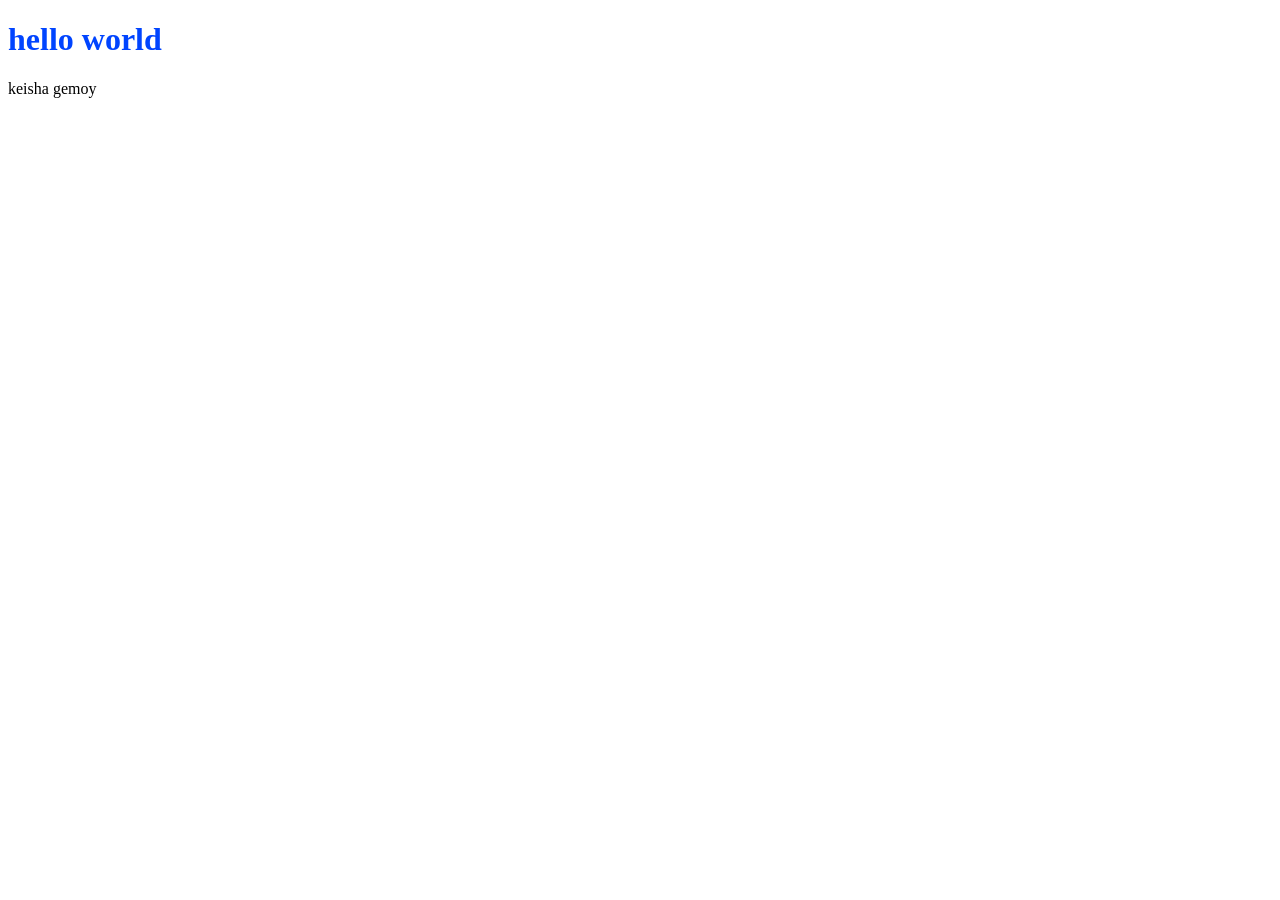
==== dayone/index.html @ 6e35ff10 "Third" ====
<!DOCTYPE html>
<html lang="en">
<head>
    <meta charset="UTF-8">
    <meta name="viewport" content="width=device-width, initial-scale=1.0">
    <title>Document</title>
    <link rel="stylesheet" href="style.css">
</head>
<body> 
    <h1>hello world</h1>
    <p>keisha gemoy</p>
</body>
</html>
---- dayone/style.css ----
h1 {
    color: rgb(0, 68, 255);
}
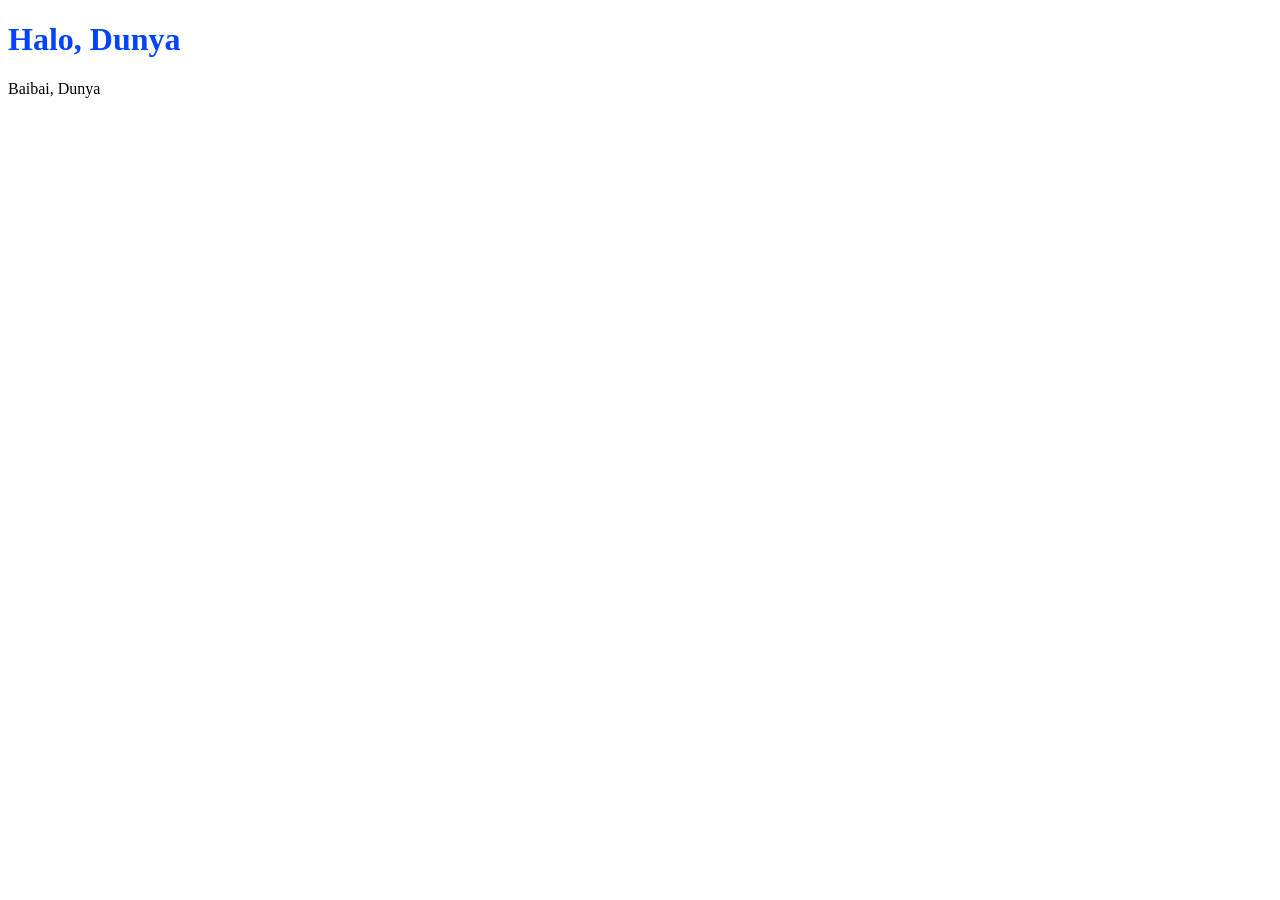
==== commit 14341d51: "Fourth" ====
--- a/dayone/index.html
+++ b/dayone/index.html
@@ -3,11 +3,11 @@
 <head>
     <meta charset="UTF-8">
     <meta name="viewport" content="width=device-width, initial-scale=1.0">
-    <title>Document</title>
+    <title>Aku Cinta Seni Lukis</title>
     <link rel="stylesheet" href="style.css">
 </head>
 <body> 
-    <h1>hello world</h1>
-    <p>keisha gemoy</p>
+    <h1>Halo, Dunya</h1>
+    <p>Baibai, Dunya</p>
 </body>
 </html>
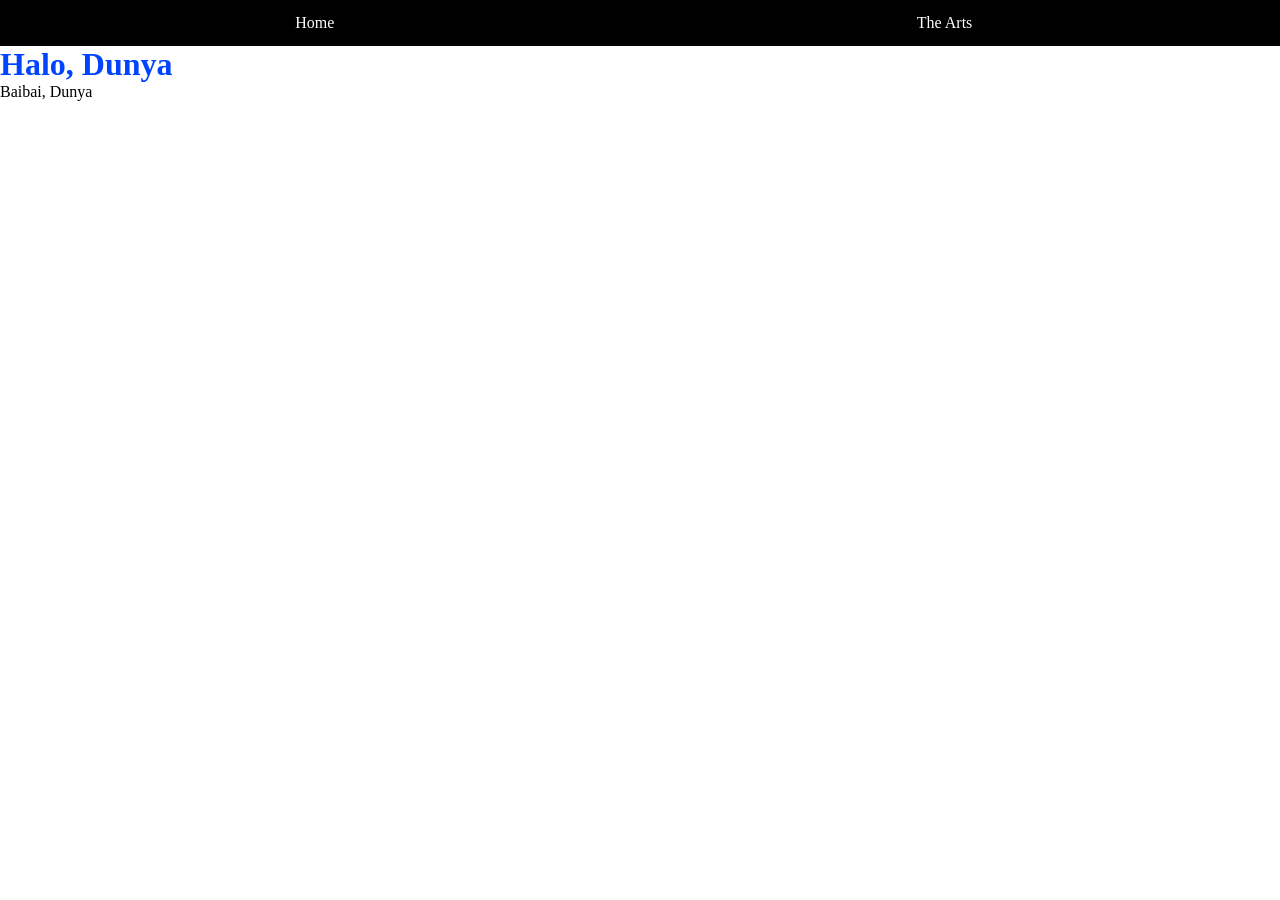
==== commit 7318220d: "Fifth" ====
--- a/dayone/index.html
+++ b/dayone/index.html
@@ -7,6 +7,12 @@
     <link rel="stylesheet" href="style.css">
 </head>
 <body> 
+    <nav class ="navbar">
+        <ul>
+            <li><a href="#home">Home</a></li>
+            <li><a href="#about">The Arts</a></li>/a></li>
+        </ul>
+    </nav>
     <h1>Halo, Dunya</h1>
     <p>Baibai, Dunya</p>
 </body>
--- a/dayone/style.css
+++ b/dayone/style.css
@@ -1,3 +1,42 @@
+/* test. */
 h1 {
-    color: rgb(0, 68, 255);
-}+    color:rgb(0, 68, 255);
+}
+
+/* padding margin */
+* { margin: 0; padding: 0; box-sizing: border-box; }
+
+.navbar {
+    background-color: #000000;
+    background-image: url('your-image-path.jpg'); /* Replace with your image path */
+    background-size: cover;
+    background-position: center;
+    overflow: hidden;
+}
+
+.navbar ul {
+    list-style-type: none;
+    display: flex;
+    width: 100%;
+    margin: 0;
+    padding: 0;
+}
+
+.navbar li {
+    flex: 1;
+    min-width: 0;
+}
+
+.navbar li a {
+    display: flex;
+    justify-content: center;
+    align-items: center;
+    width: 100%;
+    color: white;
+    padding: 14px 0;
+    text-decoration: none;
+}
+
+.navbar li a:hover {
+    background-color: rgba(68, 68, 68, 0.8);
+}
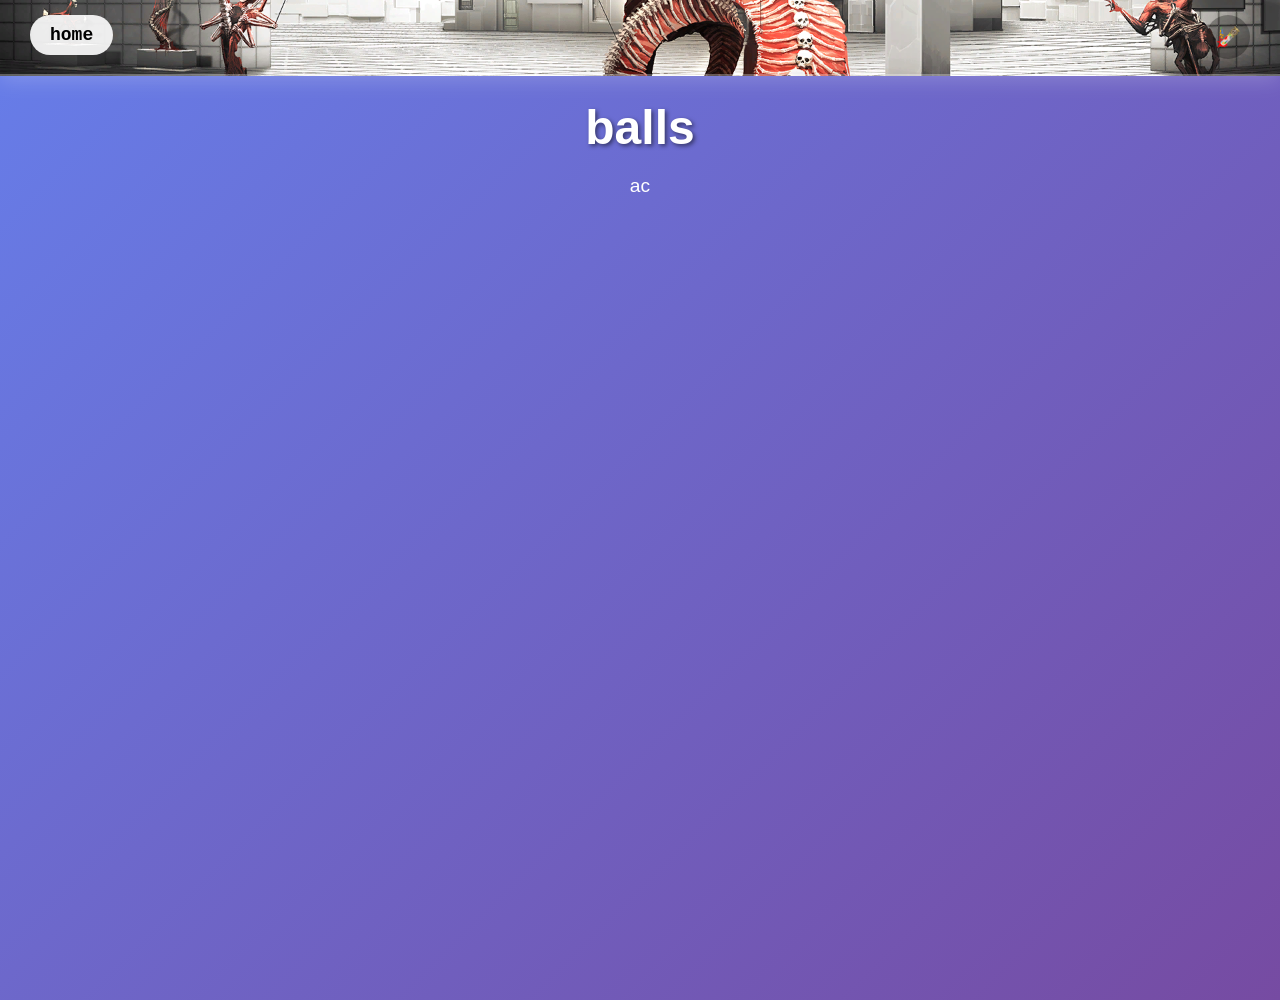
==== commit 182bb2a2: "sixth" ====
--- a/dayone/index.html
+++ b/dayone/index.html
@@ -7,13 +7,13 @@
     <link rel="stylesheet" href="style.css">
 </head>
 <body> 
-    <nav class ="navbar">
+    <nav class="navbar">
         <ul>
-            <li><a href="#home">Home</a></li>
-            <li><a href="#about">The Arts</a></li>/a></li>
+            <li><a href="index.html">home</a></li>
+            <li><a href="#about" class="icon-link" title="Custom PNG Icon"><img src="ringlogo.jpg" alt="ring icon"></a></li>
         </ul>
     </nav>
-    <h1>Halo, Dunya</h1>
-    <p>Baibai, Dunya</p>
+    <h1>balls</h1>
+    <p>ac</p>
 </body>
 </html>
--- a/dayone/style.css
+++ b/dayone/style.css
@@ -1,17 +1,41 @@
-/* test. */
-h1 {
-    color:rgb(0, 68, 255);
+/* Reset and base styles */
+* {
+    margin: 0;
+    padding: 0;
+    box-sizing: border-box;
 }
 
-/* padding margin */
-* { margin: 0; padding: 0; box-sizing: border-box; }
+body {
+    font-family: 'Arial', sans-serif;
+    background: linear-gradient(135deg, #667eea 0%, #764ba2 100%);
+    min-height: 100vh;
+}
 
+/* Stylized Navbar with Custom Background */
 .navbar {
-    background-color: #000000;
-    background-image: url('your-image-path.jpg'); /* Replace with your image path */
+    position: fixed;
+    top: 0;
+    width: 100%;
+    display: flex;
+    justify-content: space-between;
+    align-items: center;
+    padding: 15px 30px;
+    min-height: 70px;
+    background-image: url('navbarbg.jpg'); /* Custom image background */
     background-size: cover;
     background-position: center;
-    overflow: hidden;
+    background-repeat: no-repeat;
+    backdrop-filter: blur(15px); /* Enhanced blur effect */
+    -webkit-backdrop-filter: blur(20px);
+    border-bottom: 2px solid rgba(255, 255, 255, 0.3);
+    box-shadow: 0 4px 20px rgba(255, 255, 255, 0.2);
+    z-index: 1000;
+    transition: all 0.3s ease;
+}
+
+.navbar:hover {
+    filter: brightness(1.1);
+    box-shadow: 0 8px 30px rgba(255, 255, 255, 0.3);
 }
 
 .navbar ul {
@@ -20,23 +44,68 @@
     width: 100%;
     margin: 0;
     padding: 0;
+    justify-content: space-between;
 }
 
 .navbar li {
-    flex: 1;
-    min-width: 0;
+    /* margin: 0 20px; */ /* Removed to allow space-between to work */
 }
 
 .navbar li a {
-    display: flex;
-    justify-content: center;
-    align-items: center;
-    width: 100%;
-    color: white;
-    padding: 14px 0;
+    display: block;
+    color: #000000;
     text-decoration: none;
+    font-weight: bold;
+    font-family: 'Courier New', Courier, monospace;
+    font-size: 18px;
+    padding: 10px 20px;
+    border-radius: 25px;    background: rgba(255, 255, 255, 0.9); /* Slightly white background for visibility */    transition: all 0.3s ease;
+    position: relative;
+    overflow: hidden;
 }
 
-.navbar li a:hover {
-    background-color: rgba(68, 68, 68, 0.8);
+.navbar li a::before {
+    content: '';
+    position: absolute;
+    top: 0;
+    left: -100%;
+    width: 100%;
+    height: 100%;
+    background: linear-gradient(90deg, transparent, rgba(255, 255, 255, 0.2), transparent);
+    transition: left 0.5s;
 }
+
+.navbar li a:hover::before {
+    left: 100%;
+}
+
+.navbar li a.icon-link {
+    padding: 8px;
+    background: rgba(0, 0, 0, 0.3);
+    border-radius: 50%;
+    display: flex;
+    align-items: center;
+    justify-content: center;
+}
+
+.navbar li a.icon-link img {
+    width: 28px;
+    height: 28px;
+    object-fit: contain;
+}
+
+/* Content below navbar */
+h1 {
+    color: #fff;
+    text-align: center;
+    margin-top: 100px;
+    font-size: 3em;
+    text-shadow: 2px 2px 4px rgba(0, 0, 0, 0.5);
+}
+
+p {
+    color: #fff;
+    text-align: center;
+    font-size: 1.2em;
+    margin-top: 20px;
+}
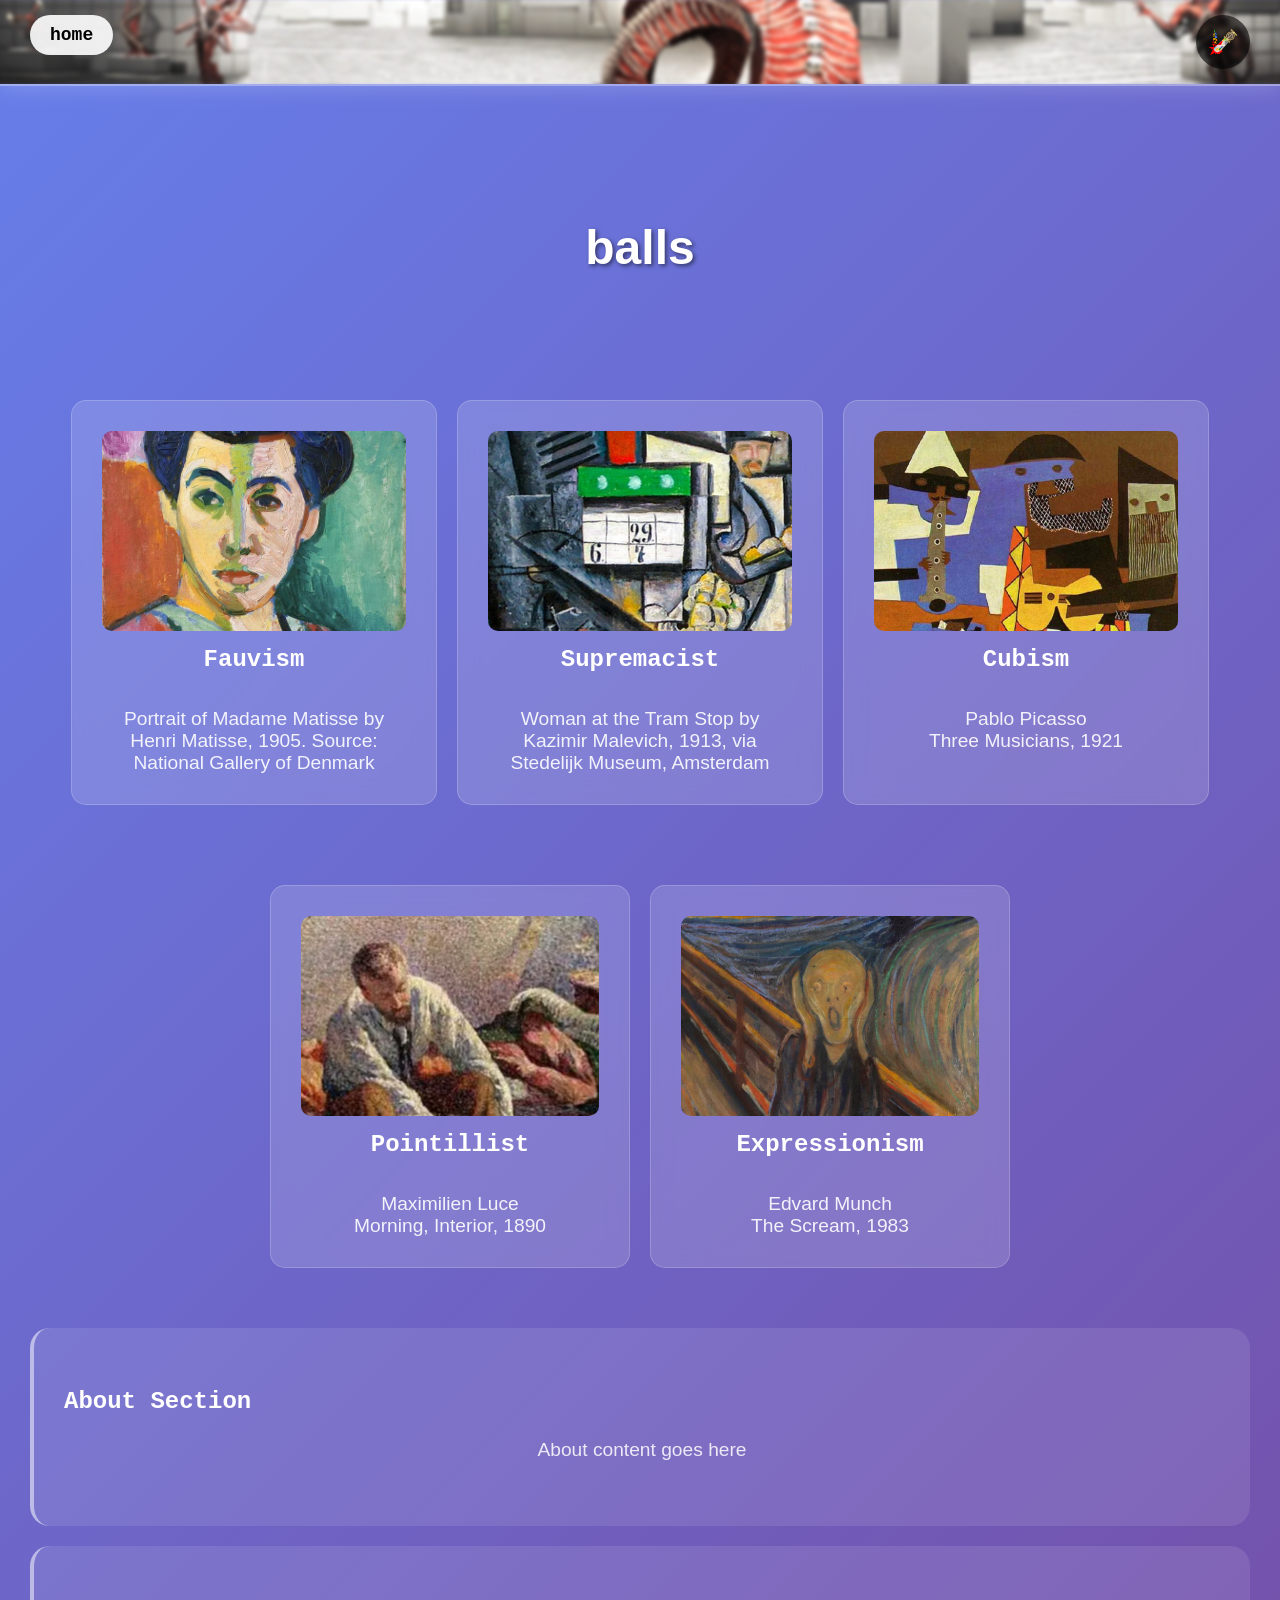
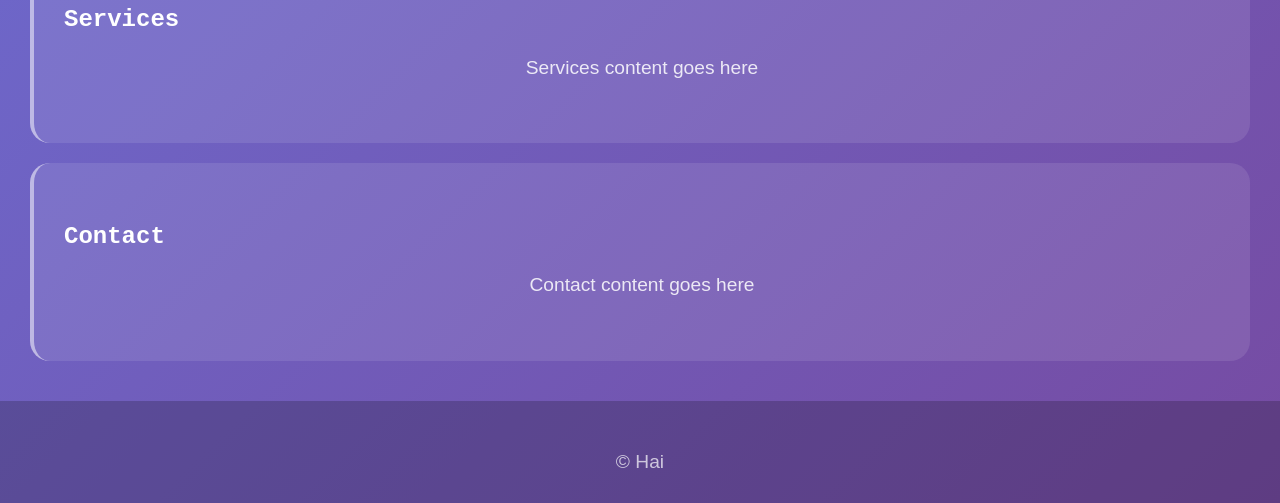
==== commit dedb6161: "Eighth" ====
--- a/dayone/index.html
+++ b/dayone/index.html
@@ -3,17 +3,94 @@
 <head>
     <meta charset="UTF-8">
     <meta name="viewport" content="width=device-width, initial-scale=1.0">
-    <title>Aku Cinta Seni Lukis</title>
+    <title>Suatu Galeri</title>
     <link rel="stylesheet" href="style.css">
 </head>
-<body> 
-    <nav class="navbar">
+<body>
+    <nav class="navbar" id="navbar">
         <ul>
             <li><a href="index.html">home</a></li>
             <li><a href="#about" class="icon-link" title="Custom PNG Icon"><img src="ringlogo.jpg" alt="ring icon"></a></li>
         </ul>
     </nav>
-    <h1>balls</h1>
-    <p>ac</p>
+
+    <header class="hero-section">
+        <h1>balls</h1>
+    </header>
+
+    <main class="content">
+        <section class="column-section top-row">
+            <div class="column">
+                <img src="image1.png" alt="Fauvism" class="column-image">
+                <h2>Fauvism</h2>
+                <p>Portrait of Madame Matisse by Henri Matisse, 1905. Source: National Gallery of Denmark</p>
+            </div>
+            <div class="column">
+                <img src="image2.png" alt="Supremacist" class="column-image">
+                <h2>Supremacist</h2>
+                <p>Woman at the Tram Stop by Kazimir Malevich, 1913, via Stedelijk Museum, Amsterdam</p>
+            </div>
+            <div class="column">
+                <img src="image3.jpg" alt="Cubism" class="column-image">
+                <h2>Cubism</h2>
+                <p>Pablo Picasso <br>
+                    Three Musicians, 1921</p>
+            </div>
+        </section>
+
+        <section class="column-section bottom-row">
+            <div class="column">
+                <img src="image4.jpg" alt="Pointillist" class="column-image">
+                <h2>Pointillist</h2>
+                <p>Maximilien Luce <br>
+                    Morning, Interior, 1890</p>
+            </div>
+            <div class="column">
+                <img src="image5.jpg" alt="Expressionism" class="column-image">
+                <h2>Expressionism</h2>
+                <p>Edvard Munch <br>
+                    The Scream, 1983 </p>
+            </div>
+        </section>
+
+        <section class="segment" id="about">
+            <h2>About Section</h2>
+            <p>About content goes here</p>
+        </section>
+
+        <section class="segment">
+            <h2>Services</h2>
+            <p>Services content goes here</p>
+        </section>
+
+        <section class="segment">
+            <h2>Contact</h2>
+            <p>Contact content goes here</p>
+        </section>
+    </main>
+
+    <footer class="footer">
+        <p>&copy; Hai</p>
+    </footer>
+
+    <script>
+        // Navbar slide up on scroll
+        const navbar = document.getElementById('navbar');
+        let lastScroll = 0;
+        
+        window.addEventListener('scroll', () => {
+            const currentScroll = window.scrollY;
+            
+            if (currentScroll > lastScroll && currentScroll > 100) {
+                // Scrolling down - hide navbar
+                navbar.style.transform = 'translateY(-100%)';
+            } else {
+                // Scrolling up - show navbar
+                navbar.style.transform = 'translateY(0)';
+            }
+            
+            lastScroll = currentScroll;
+        });
+    </script>
 </body>
 </html>
--- a/dayone/style.css
+++ b/dayone/style.css
@@ -21,21 +21,138 @@
     align-items: center;
     padding: 15px 30px;
     min-height: 70px;
-    background-image: url('navbarbg.jpg'); /* Custom image background */
+    background: rgba(255, 255, 255, 0.12);
+    backdrop-filter: blur(15px); /* Enhanced blur effect */
+    -webkit-backdrop-filter: blur(20px);
+    border-bottom: 2px solid rgba(255, 255, 255, 0.3);
+    box-shadow: 0 2px 20px rgba(255, 255, 255, 0.2);
+    z-index: 1000;
+    transition: all 0.3s ease;
+    overflow: hidden;
+}
+
+.navbar::before {
+    content: '';
+    position: absolute;
+    inset: 0;
+    background-image: url('navbarbg.jpg');
     background-size: cover;
     background-position: center;
     background-repeat: no-repeat;
-    backdrop-filter: blur(15px); /* Enhanced blur effect */
-    -webkit-backdrop-filter: blur(20px);
-    border-bottom: 2px solid rgba(255, 255, 255, 0.3);
-    box-shadow: 0 4px 20px rgba(255, 255, 255, 0.2);
-    z-index: 1000;
-    transition: all 0.3s ease;
-}
-
-.navbar:hover {
-    filter: brightness(1.1);
-    box-shadow: 0 8px 30px rgba(255, 255, 255, 0.3);
+    filter: blur(2px);
+    transform: scale(1.06);
+    z-index: -1;    transition: filter 0.3s ease;
+}
+
+.navbar:hover::before {
+    filter: blur(0);}
+
+/* Navbar scroll fade */
+#navbar {
+    opacity: 1;
+    transition: transform 0.3s ease, opacity 0.3s ease;
+    transform: translateY(0);
+}
+
+/* Hero Section */
+.hero-section {
+    padding: 120px 30px 60px;
+    text-align: center;
+    min-height: 40vh;
+}
+
+/* Column Layout */
+.column-section {
+    display: flex;
+    gap: 20px;
+    padding: 40px 30px;
+    flex-wrap: wrap;
+    align-items: stretch;
+    justify-content: center;
+}
+
+.column-section .column {
+    flex: 1;
+    min-width: 250px;
+    padding: 30px;
+    background: rgba(255, 255, 255, 0.15);
+    border-radius: 15px;
+    backdrop-filter: blur(10px);
+    border: 1px solid rgba(255, 255, 255, 0.2);
+    display: flex;
+    flex-direction: column;
+}
+
+/* Top row - 3 columns */
+.top-row {
+    max-width: 1200px;
+    margin: 0 auto;
+}
+
+.top-row .column {
+    max-width: calc(33.333% - 14px);
+}
+
+/* Bottom row - 2 columns centered */
+.bottom-row {
+    max-width: 800px;
+    margin: 0 auto;
+}
+
+.bottom-row .column {
+    max-width: calc(50% - 10px);
+}
+
+.column-section .column h2 {
+    color: #fff;
+    margin-bottom: 15px;
+    font-family: 'Courier New', Courier, monospace;
+    text-align: center;
+}
+
+.column-section .column p {
+    color: rgba(255, 255, 255, 0.9);
+}
+
+/* Column Image */
+.column-image {
+    width: 100%;
+    height: 200px;
+    object-fit: cover;
+    border-radius: 10px;
+    margin-bottom: 15px;
+}
+
+/* Segments */
+.segment {
+    padding: 60px 30px;
+    margin: 20px 30px;
+    background: rgba(255, 255, 255, 0.1);
+    border-radius: 20px;
+    border-left: 4px solid rgba(255, 255, 255, 0.5);
+}
+
+.segment h2 {
+    color: #fff;
+    font-family: 'Courier New', Courier, monospace;
+    margin-bottom: 15px;
+}
+
+.segment p {
+    color: rgba(255, 255, 255, 0.85);
+    line-height: 1.6;
+}
+
+/* Footer */
+.footer {
+    padding: 30px;
+    text-align: center;
+    background: rgba(0, 0, 0, 0.2);
+    margin-top: 40px;
+}
+
+.footer p {
+    color: rgba(255, 255, 255, 0.7);
 }
 
 .navbar ul {
@@ -80,18 +197,22 @@
 }
 
 .navbar li a.icon-link {
-    padding: 8px;
-    background: rgba(0, 0, 0, 0.3);
+    padding: 10px;
+    background: rgba(0, 0, 0, 0.6);
     border-radius: 50%;
     display: flex;
     align-items: center;
     justify-content: center;
+    text-decoration: none;
 }
 
 .navbar li a.icon-link img {
-    width: 28px;
-    height: 28px;
+    width: 34px;
+    height: 34px;
     object-fit: contain;
+    filter: none;
+    display: block;
+    border: none;
 }
 
 /* Content below navbar */
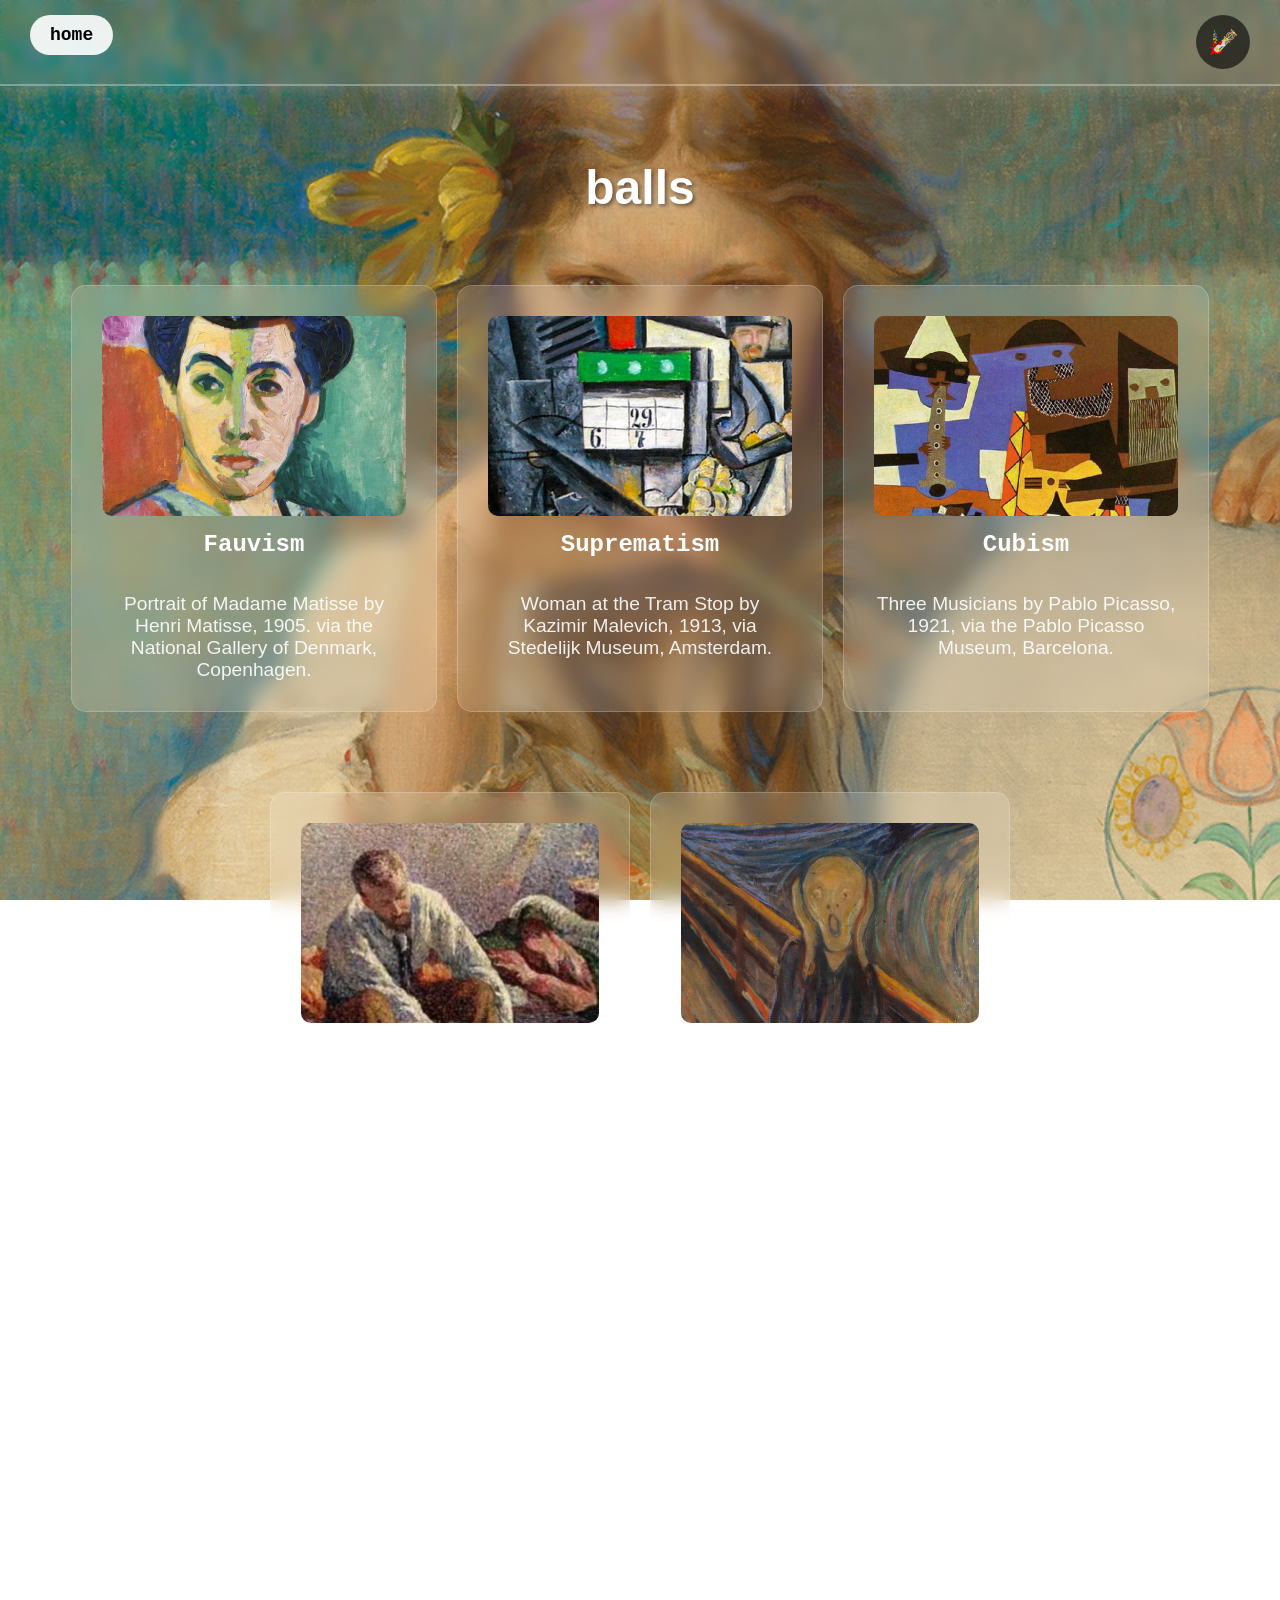
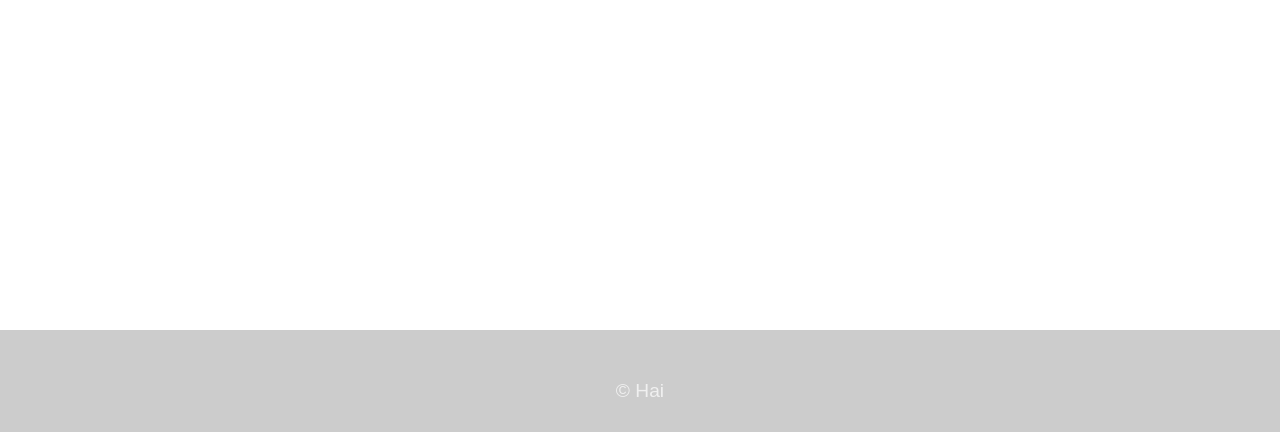
==== commit 8b6356d7: "Ninth" ====
--- a/dayone/index.html
+++ b/dayone/index.html
@@ -21,35 +21,34 @@
     <main class="content">
         <section class="column-section top-row">
             <div class="column">
-                <img src="image1.png" alt="Fauvism" class="column-image">
+                <img src="image1.png" alt="Fauvism" class="column-image" onclick="openLightbox('image1.png', 'Fauvism', 'Portrait of Madame Matisse by Henri Matisse, 1905. via the National Gallery of Denmark, Copenhagen. Fauvism was a revolutionary, short-lived, early 20th-century art movement (roughly 1905–1908) that flourished in France, characterized by an intense, non-naturalistic use of color and spontaneous brushwork to express emotion.')">
                 <h2>Fauvism</h2>
-                <p>Portrait of Madame Matisse by Henri Matisse, 1905. Source: National Gallery of Denmark</p>
+                <p>Portrait of Madame Matisse by Henri Matisse, 1905. via the National Gallery of Denmark, Copenhagen.</p>
             </div>
             <div class="column">
-                <img src="image2.png" alt="Supremacist" class="column-image">
-                <h2>Supremacist</h2>
-                <p>Woman at the Tram Stop by Kazimir Malevich, 1913, via Stedelijk Museum, Amsterdam</p>
+                <img src="image2.png" alt="Suprematism" class="column-image" onclick="openLightbox('image2.png', 'Suprematism', 'Woman at the Tram Stop by Kazimir Malevich, 1913, via Stedelijk Museum, Amsterdam. Suprematism is an early 20th-century Russian avant-garde art movement, founded by Kazimir Malevich around 1913, focusing on pure geometric abstraction and the supremacy of pure feeling. ')">
+                <h2>Suprematism</h2>
+                <p>Woman at the Tram Stop by Kazimir Malevich, 1913, via Stedelijk Museum, Amsterdam. </p>
             </div>
             <div class="column">
-                <img src="image3.jpg" alt="Cubism" class="column-image">
+                <img src="image3.jpg" alt="Cubism" class="column-image" onclick="openLightbox('image3.jpg', 'Cubism', 'Three Musicians by Pablo Picasso, 1921, via the Pablo Picasso Museum, Barcelona. Cubism was a revolutionary art movement that fragmented objects into geometric shapes, showing multiple perspectives simultaneously.')">
                 <h2>Cubism</h2>
-                <p>Pablo Picasso <br>
-                    Three Musicians, 1921</p>
+                <p>Three Musicians by Pablo Picasso, 1921, via the Pablo Picasso Museum, Barcelona.</p>
             </div>
         </section>
 
         <section class="column-section bottom-row">
             <div class="column">
-                <img src="image4.jpg" alt="Pointillist" class="column-image">
+                <img src="image4.jpg" alt="Pointillist" class="column-image" onclick="openLightbox('image4.jpg', 'Pointillism', 'Morning, Interior, by Maximilien Luce, 1890, via the Metropolitan Museum of Art, New York City. Pointillism uses small dots of pure color to create images when viewed from a distance, pioneered by Georges Seurat.')">
                 <h2>Pointillist</h2>
-                <p>Maximilien Luce <br>
-                    Morning, Interior, 1890</p>
+                <p>
+                    Morning, Interior, by Maximilien Luce, 1890, via the Metropolitan Museum of Art, New York City.</p>
             </div>
             <div class="column">
-                <img src="image5.jpg" alt="Expressionism" class="column-image">
+                <img src="image5.jpg" alt="Expressionism" class="column-image" onclick="openLightbox('image5.jpg', 'Expressionism', 'The Scream by Edvard Munch, 1983, via the Munch Museum, Oslo. Expressionism emphasizes emotional experience over physical reality, expressing inner feelings through distorted forms and bold colors.')">
                 <h2>Expressionism</h2>
-                <p>Edvard Munch <br>
-                    The Scream, 1983 </p>
+                <p>
+                    The Scream by Edvard Munch, 1983, via the Munch Museum, Oslo.</p>
             </div>
         </section>
 
@@ -91,6 +90,31 @@
             
             lastScroll = currentScroll;
         });
+
+        // Lightbox functions
+        function openLightbox(src, title, description) {
+            const lightbox = document.getElementById('lightbox');
+            const lightboxImg = document.getElementById('lightbox-img');
+            const lightboxTitle = document.getElementById('lightbox-title');
+            const lightboxDesc = document.getElementById('lightbox-desc');
+            lightboxImg.src = src;
+            lightboxTitle.textContent = title;
+            lightboxDesc.textContent = description;
+            lightbox.classList.add('active');
+        }
+
+        function closeLightbox() {
+            document.getElementById('lightbox').classList.remove('active');
+        }
     </script>
+
+    <!-- Lightbox -->
+    <div id="lightbox" onclick="closeLightbox()">
+        <div class="lightbox-content" onclick="event.stopPropagation()">
+            <img id="lightbox-img" src="" alt="Full size image">
+            <h3 id="lightbox-title"></h3>
+            <p id="lightbox-desc"></p>
+        </div>
+    </div>
 </body>
 </html>
--- a/dayone/style.css
+++ b/dayone/style.css
@@ -7,8 +7,10 @@
 
 body {
     font-family: 'Arial', sans-serif;
-    background: linear-gradient(135deg, #667eea 0%, #764ba2 100%);
+    background: url('background.jpg') no-repeat center center fixed;
+    background-size: cover;
     min-height: 100vh;
+    position: relative;
 }
 
 /* Stylized Navbar with Custom Background */
@@ -22,8 +24,8 @@
     padding: 15px 30px;
     min-height: 70px;
     background: rgba(255, 255, 255, 0.12);
-    backdrop-filter: blur(15px); /* Enhanced blur effect */
-    -webkit-backdrop-filter: blur(20px);
+    backdrop-filter: blur(5px); /* Reduced blur effect */
+    -webkit-backdrop-filter: blur(15px);
     border-bottom: 2px solid rgba(255, 255, 255, 0.3);
     box-shadow: 0 2px 20px rgba(255, 255, 255, 0.2);
     z-index: 1000;
@@ -39,7 +41,7 @@
     background-size: cover;
     background-position: center;
     background-repeat: no-repeat;
-    filter: blur(2px);
+    filter: blur(1px);
     transform: scale(1.06);
     z-index: -1;    transition: filter 0.3s ease;
 }
@@ -56,9 +58,9 @@
 
 /* Hero Section */
 .hero-section {
-    padding: 120px 30px 60px;
-    text-align: center;
-    min-height: 40vh;
+    padding: 60px 30px 30px;
+    text-align: center;
+    min-height: 20vh;
 }
 
 /* Column Layout */
@@ -229,4 +231,91 @@
     text-align: center;
     font-size: 1.2em;
     margin-top: 20px;
+}
+
+/* Lightbox */
+#lightbox {
+    position: fixed;
+    top: 0;
+    left: 0;
+    width: 100%;
+    height: 100%;
+    background: rgba(0, 0, 0, 0);
+    z-index: 2000;
+    display: none;
+}
+
+#lightbox.active {
+    display: flex;
+    justify-content: center;
+    align-items: center;
+    cursor: pointer;
+    animation: fadeIn 0.4s ease forwards;
+}
+
+@keyframes fadeIn {
+    from {
+        background: rgba(0, 0, 0, 0);
+    }
+    to {
+        background: rgba(0, 0, 0, 0.9);
+    }
+}
+
+.lightbox-content {
+    text-align: center;
+    max-width: 600px;
+    padding: 20px;
+    animation: scaleIn 0.4s ease forwards;
+}
+
+@keyframes scaleIn {
+    from {
+        transform: scale(0.8);
+        opacity: 0;
+    }
+    to {
+        transform: scale(1);
+        opacity: 1;
+    }
+}
+
+#lightbox img {
+    max-width: 90%;
+    max-height: 60vh;
+    object-fit: contain;
+    border-radius: 10px;
+    box-shadow: 0 0 30px rgba(255, 255, 255, 0.2);
+}
+
+#lightbox-title {
+    color: #fff;
+    font-family: 'Courier New', Courier, monospace;
+    font-size: 1.8em;
+    margin-top: 20px;
+    text-shadow: 2px 2px 4px rgba(0, 0, 0, 0.5);
+}
+
+#lightbox-desc {
+    color: rgba(255, 255, 255, 0.9);
+    font-size: 1em;
+    line-height: 1.6;
+    margin-top: 15px;
+    padding: 0 20px;
+}
+
+/* Clickable column image */
+.column-image {
+    width: 100%;
+    height: 200px;
+    object-fit: cover;
+    border-radius: 10px;
+    margin-bottom: 15px;
+    cursor: pointer;
+    transition: transform 0.3s ease, box-shadow 0.3s ease;
+}
+
+.column-image:hover {
+    transform: scale(1.02);
+    box-shadow: 0 8px 25px rgba(255, 255, 255, 0.3);
 }
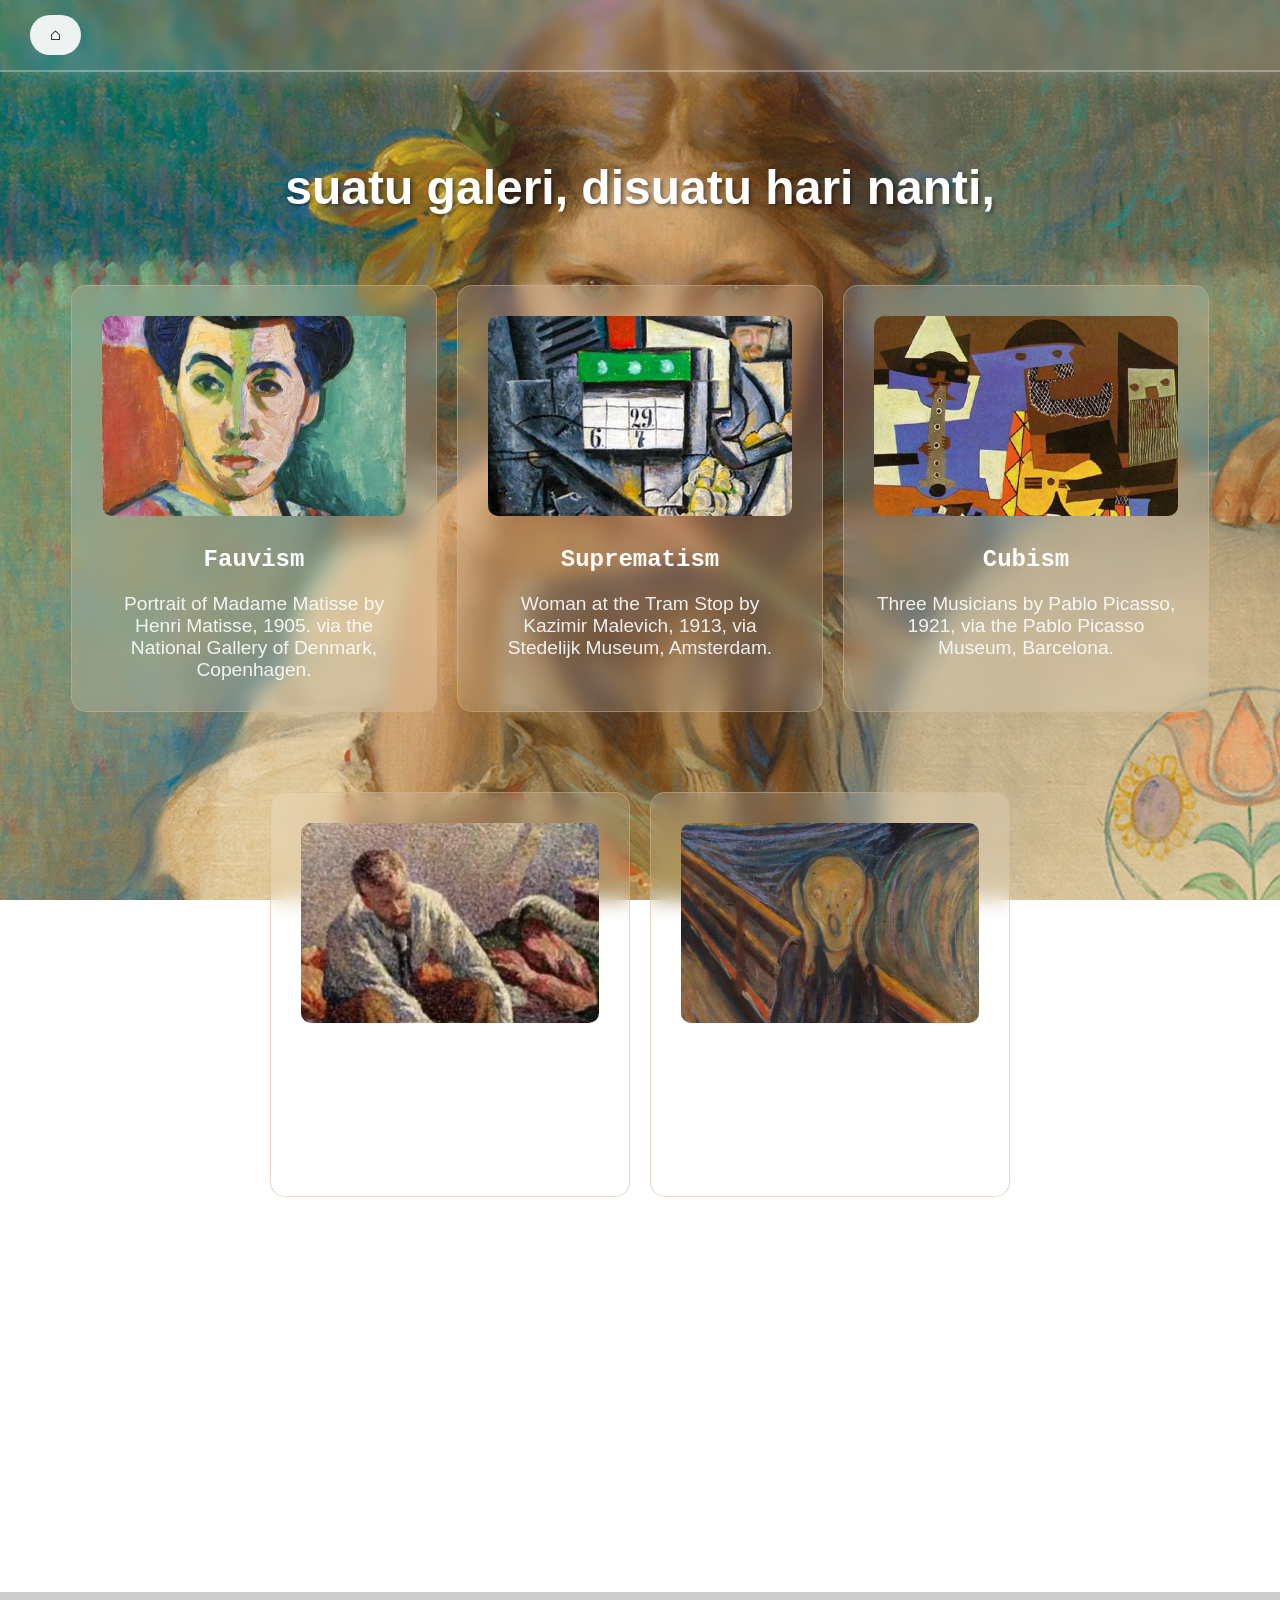
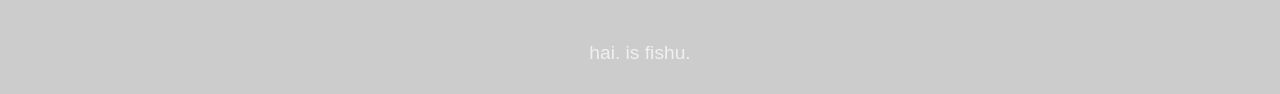
==== commit f27deb17: "eleventh" ====
--- a/dayone/index.html
+++ b/dayone/index.html
@@ -9,13 +9,12 @@
 <body>
     <nav class="navbar" id="navbar">
         <ul>
-            <li><a href="index.html">home</a></li>
-            <li><a href="#about" class="icon-link" title="Custom PNG Icon"><img src="ringlogo.jpg" alt="ring icon"></a></li>
+            <li><a href="index.html">⌂</a></li>
         </ul>
     </nav>
 
     <header class="hero-section">
-        <h1>balls</h1>
+        <h1>suatu galeri, disuatu hari nanti,</h1>
     </header>
 
     <main class="content">
@@ -53,23 +52,18 @@
         </section>
 
         <section class="segment" id="about">
-            <h2>About Section</h2>
-            <p>About content goes here</p>
+            <h2>About</h2>
+            <p>hai. aku fish, ketua dari kelompok 4. ini adalah percobaan pembuatan website bertemakan seni lukis simpel. </p>
         </section>
 
         <section class="segment">
-            <h2>Services</h2>
-            <p>Services content goes here</p>
-        </section>
-
-        <section class="segment">
-            <h2>Contact</h2>
-            <p>Contact content goes here</p>
+            <h2>Anggota Kelompok</h2>
+            <p>anggota kami berisikan; hafizh, regan, nia, keisha, devita, dan adiasto.</p>
         </section>
     </main>
 
     <footer class="footer">
-        <p>&copy; Hai</p>
+        <p>hai. is fishu.</p>
     </footer>
 
     <script>
--- a/dayone/style.css
+++ b/dayone/style.css
@@ -12,6 +12,20 @@
     min-height: 100vh;
     position: relative;
 }
+
+h1 {
+    font-size: 3em;
+    font-weight: bold;
+
+    background: inherit;
+    -webkit-background-clip: text;
+    color: rgb(255, 255, 255);
+
+    filter: blur(0.7px);
+    text-shadow: 0 0 10px rgba(255,255,255,0.6);
+}
+
+
 
 /* Stylized Navbar with Custom Background */
 .navbar {
@@ -80,7 +94,7 @@
     background: rgba(255, 255, 255, 0.15);
     border-radius: 15px;
     backdrop-filter: blur(10px);
-    border: 1px solid rgba(255, 255, 255, 0.2);
+    border: 1px solid rgba(210, 180, 140, 0.5);
     display: flex;
     flex-direction: column;
 }
@@ -107,7 +121,7 @@
 
 .column-section .column h2 {
     color: #fff;
-    margin-bottom: 15px;
+    margin-bottom: px;
     font-family: 'Courier New', Courier, monospace;
     text-align: center;
 }
@@ -122,12 +136,12 @@
     height: 200px;
     object-fit: cover;
     border-radius: 10px;
-    margin-bottom: 15px;
+    margin-bottom: 30px;
 }
 
 /* Segments */
 .segment {
-    padding: 60px 30px;
+    padding: 30px 30px;
     margin: 20px 30px;
     background: rgba(255, 255, 255, 0.1);
     border-radius: 20px;
@@ -164,10 +178,6 @@
     margin: 0;
     padding: 0;
     justify-content: space-between;
-}
-
-.navbar li {
-    /* margin: 0 20px; */ /* Removed to allow space-between to work */
 }
 
 .navbar li a {
@@ -219,7 +229,6 @@
 
 /* Content below navbar */
 h1 {
-    color: #fff;
     text-align: center;
     margin-top: 100px;
     font-size: 3em;
@@ -243,6 +252,8 @@
     background: rgba(0, 0, 0, 0);
     z-index: 2000;
     display: none;
+    opacity: 0;
+    transition: opacity 0.3s ease;
 }
 
 #lightbox.active {
@@ -250,7 +261,12 @@
     justify-content: center;
     align-items: center;
     cursor: pointer;
+    opacity: 1;
     animation: fadeIn 0.4s ease forwards;
+}
+
+#lightbox.closing {
+    opacity: 0;
 }
 
 @keyframes fadeIn {
@@ -310,7 +326,7 @@
     height: 200px;
     object-fit: cover;
     border-radius: 10px;
-    margin-bottom: 15px;
+    margin-bottom: 30px;
     cursor: pointer;
     transition: transform 0.3s ease, box-shadow 0.3s ease;
 }
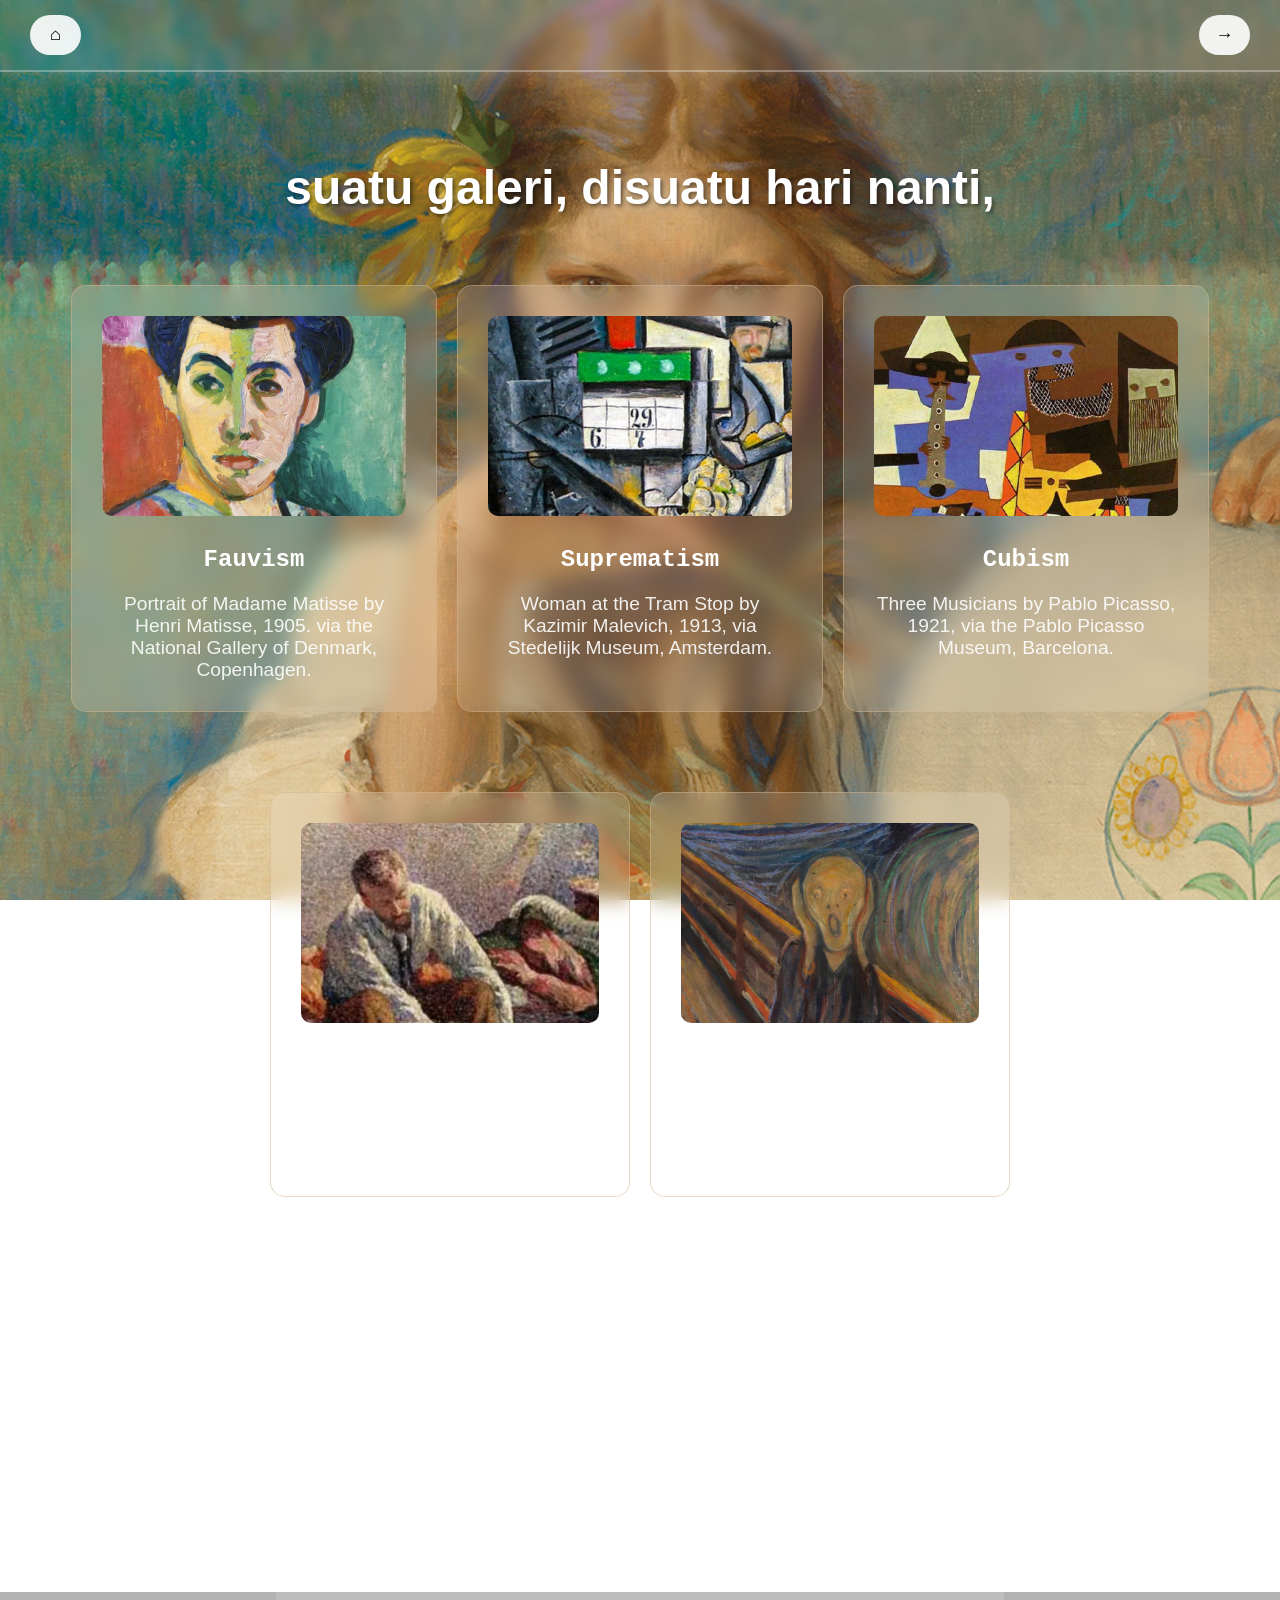
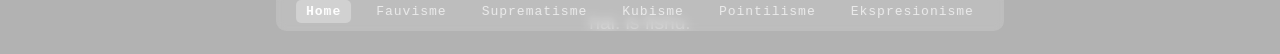
==== commit 527aa8af: "Fourteenth Ngerapihin folder woi! Itu semuanya udah ada placeholder! Klean tinggal main LEGOgit add " ====
--- a/dayone/index.html
+++ b/dayone/index.html
@@ -7,9 +7,11 @@
     <link rel="stylesheet" href="style.css">
 </head>
 <body>
+    <div class="transition-overlay" id="transitionOverlay"></div>
     <nav class="navbar" id="navbar">
         <ul>
-            <li><a href="index.html">⌂</a></li>
+            <li><a href="index.html" class="custom-tooltip" data-tooltip="Home..">⌂</a></li>
+            <li class="nav-right"><a href="page2.html" class="page-transition custom-tooltip" data-tooltip="Fauvism over.">→</a></li>
         </ul>
     </nav>
 
@@ -20,17 +22,17 @@
     <main class="content">
         <section class="column-section top-row">
             <div class="column">
-                <img src="image1.png" alt="Fauvism" class="column-image" onclick="openLightbox('image1.png', 'Fauvism', 'Portrait of Madame Matisse by Henri Matisse, 1905. via the National Gallery of Denmark, Copenhagen. Fauvism was a revolutionary, short-lived, early 20th-century art movement (roughly 1905–1908) that flourished in France, characterized by an intense, non-naturalistic use of color and spontaneous brushwork to express emotion.')">
+                <img src="images/index/image1.png" alt="Fauvism" class="column-image custom-tooltip" data-tooltip="Click to learn about Fauvism." onclick="openLightbox('images/index/image1.png', 'Fauvism', 'Portrait of Madame Matisse by Henri Matisse, 1905. via the National Gallery of Denmark, Copenhagen. Fauvism was a revolutionary, short-lived, early 20th-century art movement (roughly 1905–1908) that flourished in France, characterized by an intense, non-naturalistic use of color and spontaneous brushwork to express emotion.')">
                 <h2>Fauvism</h2>
                 <p>Portrait of Madame Matisse by Henri Matisse, 1905. via the National Gallery of Denmark, Copenhagen.</p>
             </div>
             <div class="column">
-                <img src="image2.png" alt="Suprematism" class="column-image" onclick="openLightbox('image2.png', 'Suprematism', 'Woman at the Tram Stop by Kazimir Malevich, 1913, via Stedelijk Museum, Amsterdam. Suprematism is an early 20th-century Russian avant-garde art movement, founded by Kazimir Malevich around 1913, focusing on pure geometric abstraction and the supremacy of pure feeling. ')">
+                <img src="images/index/image2.png" alt="Suprematism" class="column-image custom-tooltip" data-tooltip="Click to learn about Suprematism." onclick="openLightbox('images/index/image2.png', 'Suprematism', 'Woman at the Tram Stop by Kazimir Malevich, 1913, via Stedelijk Museum, Amsterdam. Suprematism is an early 20th-century Russian avant-garde art movement, founded by Kazimir Malevich around 1913, focusing on pure geometric abstraction and the supremacy of pure feeling. ')">
                 <h2>Suprematism</h2>
                 <p>Woman at the Tram Stop by Kazimir Malevich, 1913, via Stedelijk Museum, Amsterdam. </p>
             </div>
             <div class="column">
-                <img src="image3.jpg" alt="Cubism" class="column-image" onclick="openLightbox('image3.jpg', 'Cubism', 'Three Musicians by Pablo Picasso, 1921, via the Pablo Picasso Museum, Barcelona. Cubism was a revolutionary art movement that fragmented objects into geometric shapes, showing multiple perspectives simultaneously.')">
+                <img src="images/index/image3.jpg" alt="Cubism" class="column-image custom-tooltip" data-tooltip="Click to learn about Cubism." onclick="openLightbox('images/index/image3.jpg', 'Cubism', 'Three Musicians by Pablo Picasso, 1921, via the Pablo Picasso Museum, Barcelona. Cubism was a revolutionary art movement that fragmented objects into geometric shapes, showing multiple perspectives simultaneously.')">
                 <h2>Cubism</h2>
                 <p>Three Musicians by Pablo Picasso, 1921, via the Pablo Picasso Museum, Barcelona.</p>
             </div>
@@ -38,13 +40,13 @@
 
         <section class="column-section bottom-row">
             <div class="column">
-                <img src="image4.jpg" alt="Pointillist" class="column-image" onclick="openLightbox('image4.jpg', 'Pointillism', 'Morning, Interior, by Maximilien Luce, 1890, via the Metropolitan Museum of Art, New York City. Pointillism uses small dots of pure color to create images when viewed from a distance, pioneered by Georges Seurat.')">
+                <img src="images/index/image4.jpg" alt="Pointillist" class="column-image custom-tooltip" data-tooltip="Click to learn about Pointillism." onclick="openLightbox('images/index/image4.jpg', 'Pointillism', 'Morning, Interior, by Maximilien Luce, 1890, via the Metropolitan Museum of Art, New York City. Pointillism uses small dots of pure color to create images when viewed from a distance, pioneered by Georges Seurat.')">
                 <h2>Pointillist</h2>
                 <p>
                     Morning, Interior, by Maximilien Luce, 1890, via the Metropolitan Museum of Art, New York City.</p>
             </div>
             <div class="column">
-                <img src="image5.jpg" alt="Expressionism" class="column-image" onclick="openLightbox('image5.jpg', 'Expressionism', 'The Scream by Edvard Munch, 1983, via the Munch Museum, Oslo. Expressionism emphasizes emotional experience over physical reality, expressing inner feelings through distorted forms and bold colors.')">
+                <img src="images/index/image5.jpg" alt="Expressionism" class="column-image custom-tooltip" data-tooltip="Click to learn about Expressionism." onclick="openLightbox('images/image5.jpg', 'Expressionism', 'The Scream by Edvard Munch, 1983, via the Munch Museum, Oslo. Expressionism emphasizes emotional experience over physical reality, expressing inner feelings through distorted forms and bold colors.')">
                 <h2>Expressionism</h2>
                 <p>
                     The Scream by Edvard Munch, 1983, via the Munch Museum, Oslo.</p>
@@ -63,6 +65,14 @@
     </main>
 
     <footer class="footer">
+        <div class="footer-page-indicator">
+            <a href="index.html" class="current">Home</a>
+            <a href="page2.html">Fauvisme</a>
+            <a href="page3.html">Suprematisme</a>
+            <a href="page4.html">Kubisme</a>
+            <a href="page5.html">Pointilisme</a>
+            <a href="page6.html">Ekspresionisme</a>
+        </div>
         <p>hai. is fishu.</p>
     </footer>
 
@@ -85,6 +95,25 @@
             lastScroll = currentScroll;
         });
 
+        // Page transition with blur effect
+        const transitionOverlay = document.getElementById('transitionOverlay');
+        const pageTransitionLinks = document.querySelectorAll('.page-transition');
+
+        pageTransitionLinks.forEach(link => {
+            link.addEventListener('click', (e) => {
+                e.preventDefault();
+                const targetUrl = link.getAttribute('href');
+                
+                // Activate overlay with blur
+                transitionOverlay.classList.add('active');
+                
+                // Navigate after transition
+                setTimeout(() => {
+                    window.location.href = targetUrl;
+                }, 500);
+            });
+        });
+
         // Lightbox functions
         function openLightbox(src, title, description) {
             const lightbox = document.getElementById('lightbox');
@@ -100,6 +129,76 @@
         function closeLightbox() {
             document.getElementById('lightbox').classList.remove('active');
         }
+
+        // Custom Tooltip System
+        function createTooltips() {
+            const tooltipElements = document.querySelectorAll('[data-tooltip]');
+            
+            tooltipElements.forEach(el => {
+                el.addEventListener('mouseenter', (e) => {
+                    const text = el.getAttribute('data-tooltip');
+                    if (!text) return;
+                    
+                    // Remove existing tooltip
+                    const existing = document.querySelector('.js-tooltip');
+                    if (existing) existing.remove();
+                    
+                    // Create tooltip
+                    const tooltip = document.createElement('div');
+                    tooltip.className = 'js-tooltip';
+                    tooltip.textContent = text;
+                    document.body.appendChild(tooltip);
+                    
+                    // Position tooltip
+                    const rect = el.getBoundingClientRect();
+                    const tooltipRect = tooltip.getBoundingClientRect();
+                    
+                    let top = rect.top - 10;
+                    let left = rect.left + (rect.width / 2);
+                    
+                    // Adjust for images (show below)
+                    if (el.classList.contains('column-image')) {
+                        top = rect.bottom + 10;
+                    }
+                    
+                    tooltip.style.cssText = `
+                        position: fixed;
+                        top: ${top}px;
+                        left: ${left}px;
+                        transform: translateX(-50%);
+                        background: rgba(0, 0, 0, 0.95);
+                        color: #fff;
+                        padding: 8px 14px;
+                        border-radius: 8px;
+                        font-size: 13px;
+                        font-family: 'Courier New', Courier, monospace;
+                        z-index: 10000;
+                        pointer-events: none;
+                        white-space: nowrap;
+                        box-shadow: 0 4px 15px rgba(0, 0, 0, 0.4);
+                        border: 1px solid rgba(255, 255, 255, 0.3);
+                        opacity: 0;
+                        transition: opacity 0.2s ease;
+                    `;
+                    
+                    // Animate in
+                    requestAnimationFrame(() => {
+                        tooltip.style.opacity = '1';
+                    });
+                });
+                
+                el.addEventListener('mouseleave', () => {
+                    const tooltip = document.querySelector('.js-tooltip');
+                    if (tooltip) {
+                        tooltip.style.opacity = '0';
+                        setTimeout(() => tooltip.remove(), 200);
+                    }
+                });
+            });
+        }
+
+        // Initialize tooltips
+        document.addEventListener('DOMContentLoaded', createTooltips);
     </script>
 
     <!-- Lightbox -->
--- a/dayone/style.css
+++ b/dayone/style.css
@@ -7,20 +7,52 @@
 
 body {
     font-family: 'Arial', sans-serif;
-    background: url('background.jpg') no-repeat center center fixed;
+    background: url('images/bg/background.jpg') no-repeat center center fixed;
     background-size: cover;
     min-height: 100vh;
     position: relative;
 }
 
+/* Custom background support - override per page */
+body.bg-fauvism {
+    background: url('images/bg/bg-fauvism.jpg') no-repeat center center fixed !important;
+    width: auto;
+    height: auto;
+    object-fit: cover;
+}
+body.bg-suprematism {
+    background: url('images/bg/bg-suprematism.jpg') no-repeat center center fixed !important;
+    width: auto;
+    height: auto;
+    object-fit: cover;
+}
+body.bg-cubism {
+    background: url('images/bg/bg-cubism.jpg') no-repeat center center fixed !important;
+    width: fill;
+    height: auto;
+    object-fit: cover;
+    background-size: fill;
+}
+body.bg-pointillism {
+    background: url('images/bg/bg-pointillist.jpg') no-repeat center center fixed !important;
+    width: auto;
+    height: auto;
+    object-fit: cover;
+}
+body.bg-expressionism {
+    background: url('images/bg/bg-expressionism.jpg') no-repeat center center fixed !important;
+    width: auto;
+    height: auto;
+    object-fit: cover;
+}
+
+
 h1 {
     font-size: 3em;
     font-weight: bold;
-
     background: inherit;
     -webkit-background-clip: text;
     color: rgb(255, 255, 255);
-
     filter: blur(0.7px);
     text-shadow: 0 0 10px rgba(255,255,255,0.6);
 }
@@ -44,7 +76,7 @@
     box-shadow: 0 2px 20px rgba(255, 255, 255, 0.2);
     z-index: 1000;
     transition: all 0.3s ease;
-    overflow: hidden;
+    overflow: visible;
 }
 
 .navbar::before {
@@ -161,14 +193,137 @@
 
 /* Footer */
 .footer {
-    padding: 30px;
+    padding: 20px 30px;
     text-align: center;
-    background: rgba(0, 0, 0, 0.2);
+    background: rgba(0, 0, 0, 0.3);
     margin-top: 40px;
+    position: relative;
 }
 
 .footer p {
     color: rgba(255, 255, 255, 0.7);
+    margin: 0;
+}
+
+/* Footer Center Page Indicator Bar */
+.footer-page-indicator {
+    position: absolute;
+    top: 0;
+    left: 50%;
+    transform: translateX(-50%);
+    background: rgba(255, 255, 255, 0.15);
+    padding: 8px 20px;
+    border-radius: 0 0 10px 10px;
+    backdrop-filter: blur(5px);
+    -webkit-backdrop-filter: blur(5px);
+    display: flex;
+    gap: 15px;
+    align-items: center;
+}
+
+.footer-page-indicator a {
+    color: rgba(255, 255, 255, 0.7);
+    text-decoration: none;
+    font-size: 13px;
+    font-family: 'Courier New', Courier, monospace;
+    letter-spacing: 1px;
+    padding: 4px 10px;
+    border-radius: 5px;
+    transition: all 0.3s ease;
+    position: relative;
+}
+
+.footer-page-indicator a:hover {
+    color: #fff;
+    background: rgba(255, 255, 255, 0.2);
+}
+
+.footer-page-indicator a.current {
+    color: #fff;
+    background: rgba(255, 255, 255, 0.3);
+    font-weight: bold;
+    cursor: default;
+}
+
+/* Custom Tooltip Styles */
+.custom-tooltip {
+    position: relative;
+    display: inline-block;
+    cursor: pointer !important;
+    pointer-events: auto !important;
+}
+
+.custom-tooltip::after {
+    content: attr(data-tooltip);
+    position: absolute;
+    bottom: 100%;
+    left: 50%;
+    transform: translateX(-50%) translateY(-10px);
+    background: rgba(0, 0, 0, 0.95);
+    color: #fff;
+    padding: 8px 14px;
+    border-radius: 8px;
+    font-size: 13px;
+    white-space: nowrap;
+    opacity: 0;
+    visibility: hidden;
+    transition: all 0.3s ease;
+    z-index: 10000;
+    font-family: 'Courier New', Courier, monospace;
+    box-shadow: 0 4px 15px rgba(0, 0, 0, 0.4);
+    border: 1px solid rgba(255, 255, 255, 0.3);
+    pointer-events: none;
+}
+
+.custom-tooltip:hover::after {
+    opacity: 1;
+    visibility: visible;
+    transform: translateX(-50%) translateY(-15px);
+}
+
+/* Tooltip arrow */
+.custom-tooltip::before {
+    content: '';
+    position: absolute;
+    bottom: 100%;
+    left: 50%;
+    transform: translateX(-50%) translateY(-2px);
+    border: 6px solid transparent;
+    border-top-color: rgba(0, 0, 0, 0.95);
+    opacity: 0;
+    visibility: hidden;
+    transition: all 0.3s ease;
+    z-index: 10000;
+}
+
+.custom-tooltip:hover::before {
+    opacity: 1;
+    visibility: visible;
+    transform: translateX(-50%) translateY(-7px);
+}
+
+/* Image tooltip positioning */
+.column-image.custom-tooltip::after {
+    bottom: auto;
+    top: 100%;
+    margin-top: 10px;
+}
+
+.column-image.custom-tooltip:hover::after {
+    transform: translateX(-50%) translateY(0);
+}
+
+.column-image.custom-tooltip::before {
+    bottom: auto;
+    top: 100%;
+    border-top-color: transparent;
+    border-bottom-color: rgba(0, 0, 0, 0.95);
+    margin-top: -2px;
+    z-index: 10000;
+}
+
+.column-image.custom-tooltip:hover::before {
+    transform: translateX(-50%) translateY(0);
 }
 
 .navbar ul {
@@ -178,6 +333,11 @@
     margin: 0;
     padding: 0;
     justify-content: space-between;
+    align-items: center;
+}
+
+.navbar ul li:first-child {
+    margin-right: auto;
 }
 
 .navbar li a {
@@ -191,6 +351,7 @@
     border-radius: 25px;    background: rgba(255, 255, 255, 0.9); /* Slightly white background for visibility */    transition: all 0.3s ease;
     position: relative;
     overflow: hidden;
+    cursor: pointer;
 }
 
 .navbar li a::before {
@@ -206,6 +367,82 @@
 
 .navbar li a:hover::before {
     left: 100%;
+}
+
+/* Right nav button positioning */
+.navbar li.nav-right {
+    margin-left: auto;
+}
+
+/* Page transition button */
+.navbar li.nav-right a {
+    font-size: 18px;
+    font-weight: bold;
+    font-family: 'Courier New', Courier, monospace;
+    color: #000000;
+    text-decoration: none;
+    padding: 10px 20px;
+    border-radius: 25px;
+    background: rgba(255, 255, 255, 0.9);
+    transition: all 0.3s ease;
+    position: relative;
+    overflow: hidden;
+}
+
+.navbar li.nav-right a:hover {
+    background: rgba(255, 255, 255, 0.9);
+    transform: scale(1.05);
+    box-shadow: 0 0 15px rgba(255, 255, 255, 0.6);
+}
+
+/* Page transition overlay */
+.transition-overlay {
+    position: fixed;
+    inset: 0;
+    background: rgba(255, 255, 255, 0.95);
+    backdrop-filter: blur(15px);
+    -webkit-backdrop-filter: blur(15px);
+    z-index: 9000;
+    opacity: 0;
+    pointer-events: none;
+    transition: opacity 0.5s ease, filter 0.5s ease;
+}
+
+.transition-overlay.active {
+    opacity: 1;
+    pointer-events: all;
+    filter: blur(0);
+}
+
+/* Fade in container */
+.fade-in-container {
+    opacity: 0;
+    animation: fadeIn 0.8s ease forwards;
+}
+
+@keyframes fadeIn {
+    from {
+        opacity: 0;
+        transform: translateY(20px);
+    }
+    to {
+        opacity: 1;
+        transform: translateY(0);
+    }
+}
+
+/* Page2 full page fade in */
+body.page-fade-in {
+    animation: pageFadeIn 0.8s ease forwards;
+}
+
+@keyframes pageFadeIn {
+    from {
+        opacity: 0;
+    }
+    to {
+        opacity: 1;
+    }
 }
 
 .navbar li a.icon-link {
